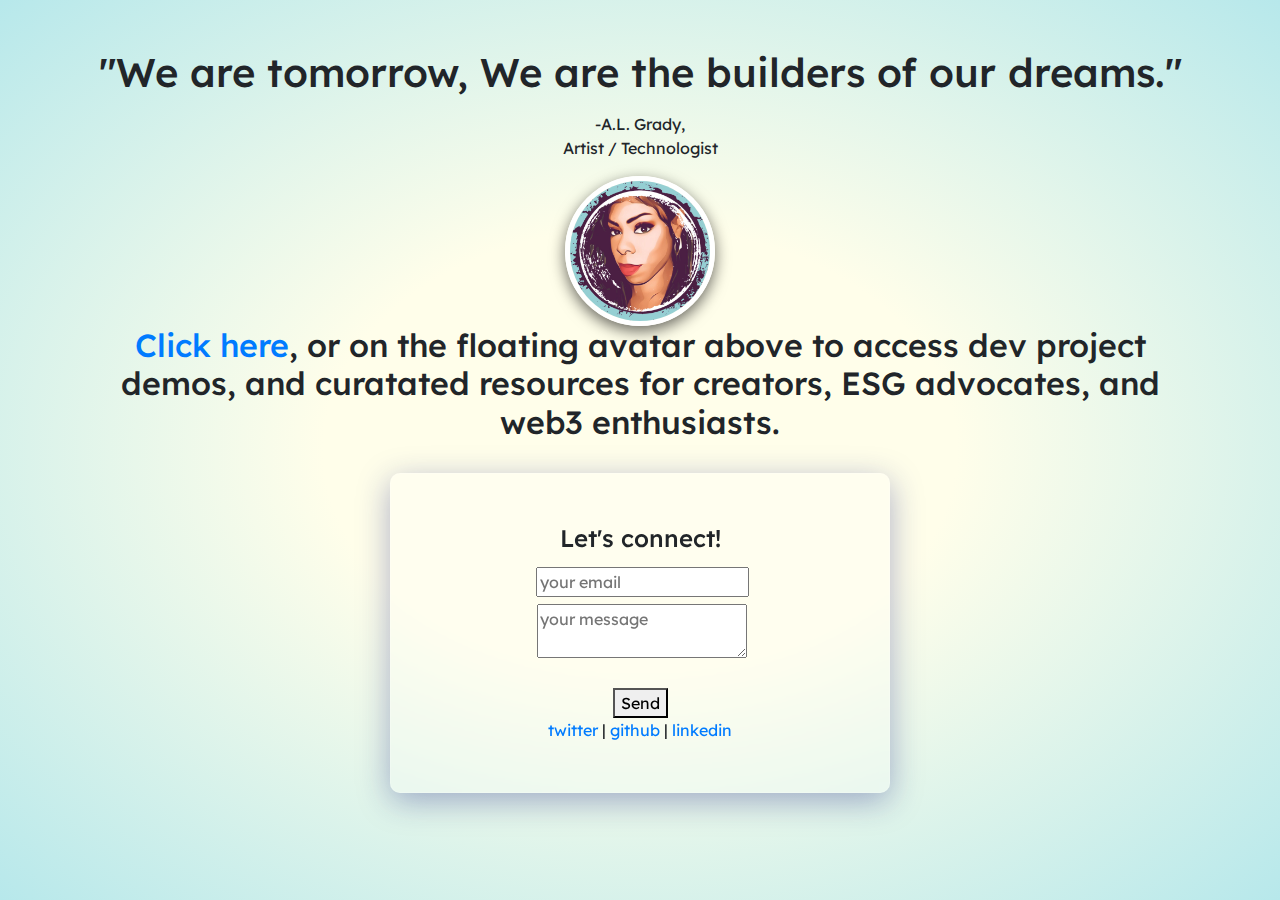
==== index.html @ f44eacc2 "adjusted text styles and form labels to make site more accessible" ====
<!doctype html>
<html lang="en" class="h-100">
  <head>
    <meta charset="utf-8">
    <meta name="viewport" content="width=device-width, initial-scale=1">
    <meta name="description" content="contact asialakay, asia k">


    



    
    <link href="wave.css" rel="stylesheet"> 

                <link href="avatar.css" rel="stylesheet">

                <link href="sticky-footer.css" rel="stylesheet">

        <!-- bootstrap -->
<link rel="stylesheet" href="https://maxcdn.bootstrapcdn.com/bootstrap/4.0.0/css/bootstrap.min.css" integrity="sha384-Gn5384xqQ1aoWXA+058RXPxPg6fy4IWvTNh0E263XmFcJlSAwiGgFAW/dAiS6JXm" crossorigin="anonymous">


<style>
@import url('https://fonts.googleapis.com/css2?family=Aclonica&family=Lexend+Deca:wght@100&family=Righteous&display=swap');
  
body {
   font-family: 'Lexend Deca', sans-serif;

 

.glass {

}
  
/* Create three equal columns that floats next to each other */
.column {
  float: left;
  width: 33.33%;
  padding: 20px;
  height: 400px;
  font-size: 15px;
  font-family: 'Lexend Deca', sans-serif;/* Should be removed. Only for demonstration */
}

/* Clear floats after the columns */
.row:after {
  content: "";
  display: table;
  clear: both;
  width: 600px;
}

  
.output {
    font: 1rem 'Fira Sans', sans-serif;
}

input {
    margin: .4rem;
}
  
      .bd-placeholder-img {
        font-size: 1.125rem;
        text-anchor: middle;
        -webkit-user-select: none;
        -moz-user-select: none;
        user-select: none;
      }

      @media (min-width: 768px) {
        .bd-placeholder-img-lg {
          font-size: 3.5rem;
        }
      }
    </style>
    
  </head>

  
  <body class="d-flex flex-column h-100">



    
    <!-- begin page content  -->

<main class="flex-shrink-0">
  <div class="container">




    <center>
    <h1 class="mt-5">"We are tomorrow, We are the builders of our dreams."</h1><p></p>-A.L. Grady,<br> Artist / Technologist
    <p class="lead">
      <!-- avatar -->
      
	<div class="avatar">
		<a href="https://almighty.link/asiak">
			<img src="avi.JPG" alt="asialakay" width="150px"/>
		</a>
  
	</div>
      <div>

        <h2><a href="https://almighty.link/asiak">Click here</a>, or on the floating avatar above to access dev project demos, and curatated resources for creators, ESG advocates, and web3 enthusiasts. </h2>
        
      </div>
      <div>
        <br> 
<div style="padding: 50px; text-align: justify; width: 500px; background: rgba( 255, 255, 255, 0.25 );
box-shadow: 0 8px 32px 0 rgba( 31, 38, 135, 0.37 );
backdrop-filter: blur( 4px );
-webkit-backdrop-filter: blur( 4px );
border-radius: 10px;
border: 1px solid rgba( 255, 255, 255, 0.18 );" >


  

	
		 


  <!-- modify this form HTML and place wherever you want your form -->
  <h4 style="text-align:center;">
   Let's connect!</h4>

 <center><form
  action="https://formspree.io/f/xvolreeg"
  method="POST"
>
  
   <label for="email"></label> <input type="email" name="email" placeholder="your email">
  <br>
   <label for="message"></label> <textarea name="message" placeholder="your message"></textarea>
  <br>
  <!-- your other form fields go here -->
  <br>
  <button type="submit">Send</button>
</form>

    <a href="https://twitter.com/asialakay">twitter</a> | <a href="https://github.com/asiakay">github</a> | <a href="https://www.linkedin.com/in/asia-lakay-grady-669762b3/">linkedin</a> 

   </center>
</div>
     
    
</div>
<!-- text content  -->
      
  </p>
  </div>

</div>
  </main> 
    <!-- footer  -->
<!-- <a class="support" href="https://www.buymeacoffee.com/asialakay" target="_blank"><img src="https://img.buymeacoffee.com/button-api/?text=Buy me a Coffee&nbsp&emoji=&slug=marioduarte&button_colour=FF5F5F&font_colour=ffffff&font_family=Cookie&outline_colour=000000&coffee_colour=FFDD00"></a>
 -->



    
    <footer class="footer mt-auto py-3 bg-light" id="botnav">
  <div class="container">
    <span class="text-muted">Place sticky footer content here.</span>
  </div>
</footer>

    <!-- wave animation -->
    
<!-- <div class="ocean">
  <div class="wave"></div>
  <div class="wave"></div>
</div><!-- .ocean -->
<!--      -->
</body>
---- wave.css ----
// best seen at 1500px or less

html, body { height: 100%; }
body {
  background:radial-gradient(ellipse at center, rgba(255,254,234,1) 0%, rgba(255,254,234,1) 35%, #B7E8EB 100%);
 /*  overflow: hidden; */
}

.ocean { 
  height: 5%;
  width:100%;
  position:absolute;
  bottom:0;
  left:0;
  background: #015871;
  z-index: -100;
}

.wave {
  background: url(https://s3-us-west-2.amazonaws.com/s.cdpn.io/85486/wave.svg) repeat-x; 
  position: absolute;
  top: -198px;
  width: 6400px;
  height: 198px;
  animation: wave 7s cubic-bezier( 0.36, 0.45, 0.63, 0.53) infinite;
  transform: translate3d(0, 0, 0);
}

.wave:nth-of-type(2) {
  top: -175px;
  animation: wave 7s cubic-bezier( 0.36, 0.45, 0.63, 0.53) -.125s infinite, swell 7s ease -1.25s infinite;
  opacity: 1;
}

@keyframes wave {
  0% {
    margin-left: 0;
  }
  100% {
    margin-left: -1600px;
  }
}

@keyframes swell {
  0%, 100% {
    transform: translate3d(0,-25px,0);
  }
  50% {
    transform: translate3d(0,5px,0);
  }
}
---- avatar.css ----
.avatar {
	width: 150px;
	height: 150px;
	box-sizing: border-box;
	border: 5px white solid;
	border-radius: 50%;
	overflow: hidden;
	box-shadow: 0 5px 15px 0px rgba(0,0,0,0.6);
	transform: translatey(0px);
	animation: float 6s ease-in-out infinite;
	img { width: 100%; height: auto; }
}

span a {
	font-size: 18px;
	color: #cccccc;
	text-decoration: none;
	margin: 0 10px;
	transition: all 0.4s ease-in-out;
	&:hover {
		color: #ffffff;
	}
}

@keyframes float {
	0% {
		box-shadow: 0 5px 15px 0px rgba(0,0,0,0.6);
		transform: translatey(0px);
	}
	50% {
		box-shadow: 0 25px 15px 0px rgba(0,0,0,0.2);
		transform: translatey(-20px);
	}
	100% {
		box-shadow: 0 5px 15px 0px rgba(0,0,0,0.6);
		transform: translatey(0px);
	}
}

.content {
	width: 100%;
	max-width: 800px;
	padding: 20px 40px 20px 40px;
	box-sizing: border-box;
	text-align: center;
}

.support {
	display: inline-block;
	position: fixed;
	bottom: 10px;
	left: 10px;
	width: 20vw;
	max-width: 250px;
	min-width: 200px;
	z-index: 9;
	img {
		width: 100%;
		height: auto;
	}
}
---- sticky-footer.css ----
/* Custom page CSS
-------------------------------------------------- */
/* Not required for template or sticky footer method. */

.container {
  width: auto;
  max-width: 680px;
  padding: 0 15px;
  z-index: 200;
}

#botnav {
  z-index: 200;
  width: 100%;
  display: none;
}
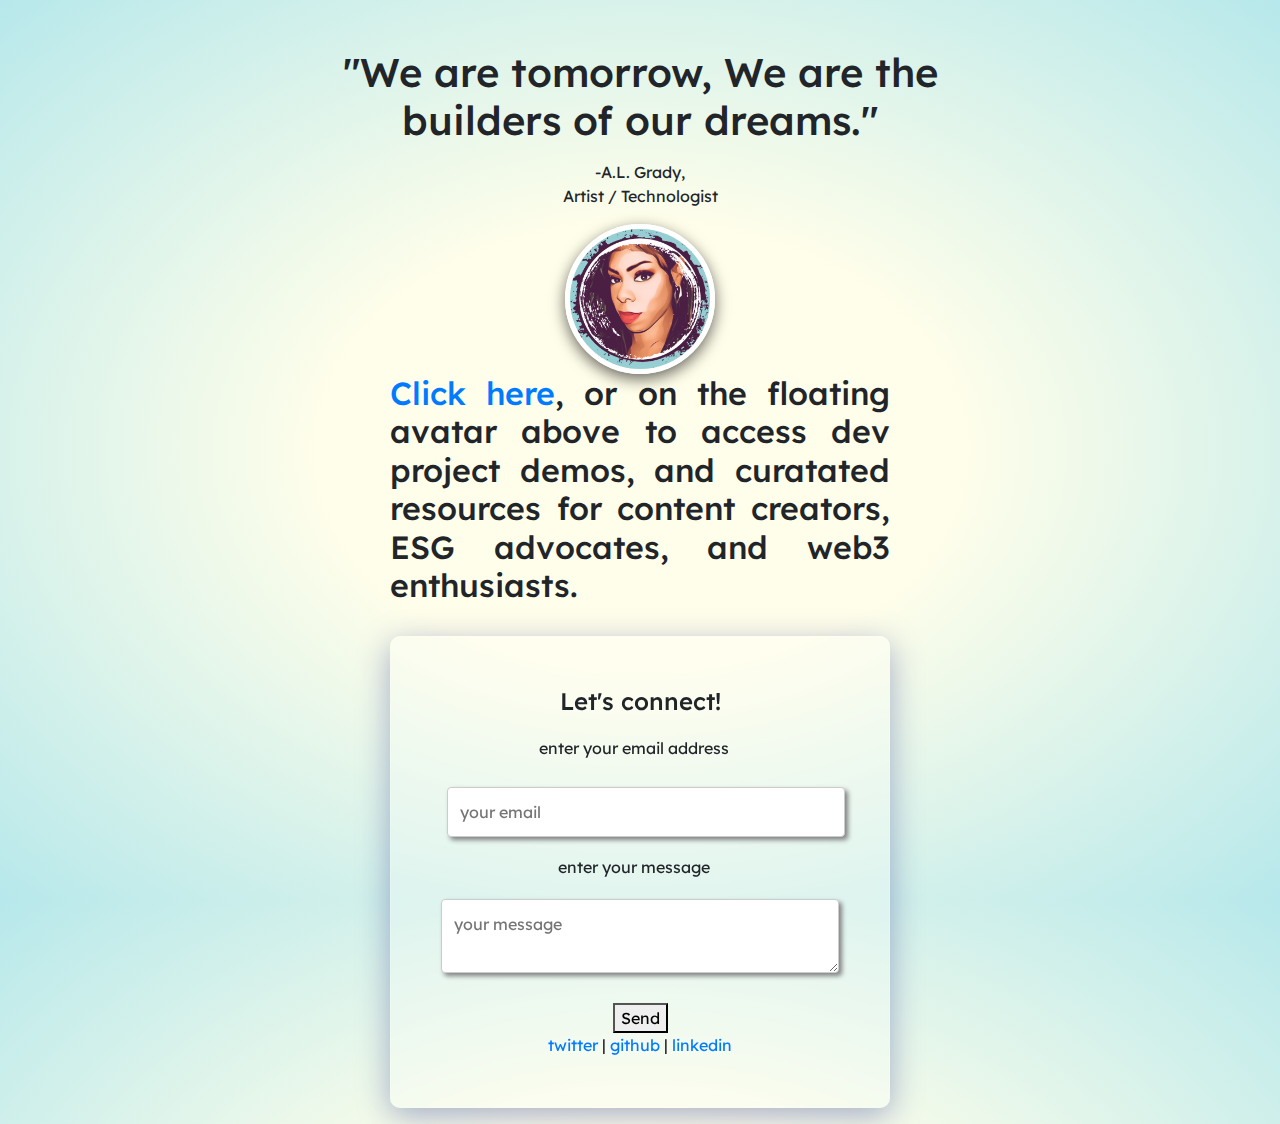
==== commit 15daa515: "changed form input style" ====
--- a/index.html
+++ b/index.html
@@ -14,6 +14,8 @@
     <link href="wave.css" rel="stylesheet"> 
 
                 <link href="avatar.css" rel="stylesheet">
+
+     <link href="form.css" rel="stylesheet">
 
                 <link href="sticky-footer.css" rel="stylesheet">
 
@@ -92,7 +94,9 @@
 
 
     <center>
+      <div style="width:600px;">
     <h1 class="mt-5">"We are tomorrow, We are the builders of our dreams."</h1><p></p>-A.L. Grady,<br> Artist / Technologist
+        </div>
     <p class="lead">
       <!-- avatar -->
       
@@ -102,9 +106,9 @@
 		</a>
   
 	</div>
-      <div>
+      <div style="width:500px; text-align: justify;">
 
-        <h2><a href="https://almighty.link/asiak">Click here</a>, or on the floating avatar above to access dev project demos, and curatated resources for creators, ESG advocates, and web3 enthusiasts. </h2>
+        <h2><a href="https://almighty.link/asiak">Click here</a>, or on the floating avatar above to access dev project demos, and curatated resources for content creators, ESG advocates, and web3 enthusiasts. </h2>
         
       </div>
       <div>
@@ -132,9 +136,9 @@
   method="POST"
 >
   
-   <label for="email"></label> <input type="email" name="email" placeholder="your email">
+   <label for="email">enter your email address</label><input type="email" name="email" id="email" placeholder="your email">
   <br>
-   <label for="message"></label> <textarea name="message" placeholder="your message"></textarea>
+   <label for="message">enter your message</label><textarea name="message" id="message" placeholder="your message"></textarea>
   <br>
   <!-- your other form fields go here -->
   <br>
--- a/form.css
+++ b/form.css
@@ -0,0 +1,79 @@
+* {
+  box-sizing: border-box;
+}
+
+
+
+input[type=text], select, textarea {
+  width: 100%;
+  padding: 12px;
+  border: 1px solid #ccc;
+  border-radius: 4px;
+  resize: vertical;
+    box-shadow: 3px 3px 5px grey;
+
+}
+
+input[type=email], select, textarea {
+  width: 100%;
+  padding: 12px;
+  border: 1px solid #ccc;
+  border-radius: 4px;
+  resize: vertical;
+    box-shadow: 3px 3px 5px grey;
+
+}
+
+
+label {
+  padding: 12px 12px 12px 0;
+  display: inline-block;
+}
+
+input[type=submit] {
+  background-color: #047BFD;
+  color: white;
+  padding: 12px 20px;
+  border: none;
+  border-radius: 4px;
+  cursor: pointer;
+  float: right;
+  width: 100%;
+}
+
+input[type=submit]:hover {
+  
+}
+
+.container {
+  border-radius: 5px;
+  
+  padding: 20px;
+}
+
+.col-25 {
+  float: left;
+  width: 25%;
+  margin-top: 6px;
+}
+
+.col-75 {
+  float: left;
+  width: 75%;
+  margin-top: 6px;
+}
+
+/* Clear floats after the columns */
+.row:after {
+  content: "";
+  display: table;
+  clear: both;
+}
+
+/* Responsive layout - when the screen is less than 600px wide, make the two columns stack on top of each other instead of next to each other */
+@media screen and (max-width: 600px) {
+  .col-25, .col-75, input[type=submit] {
+    width: 80%;
+    margin-top: 0;
+  }
+}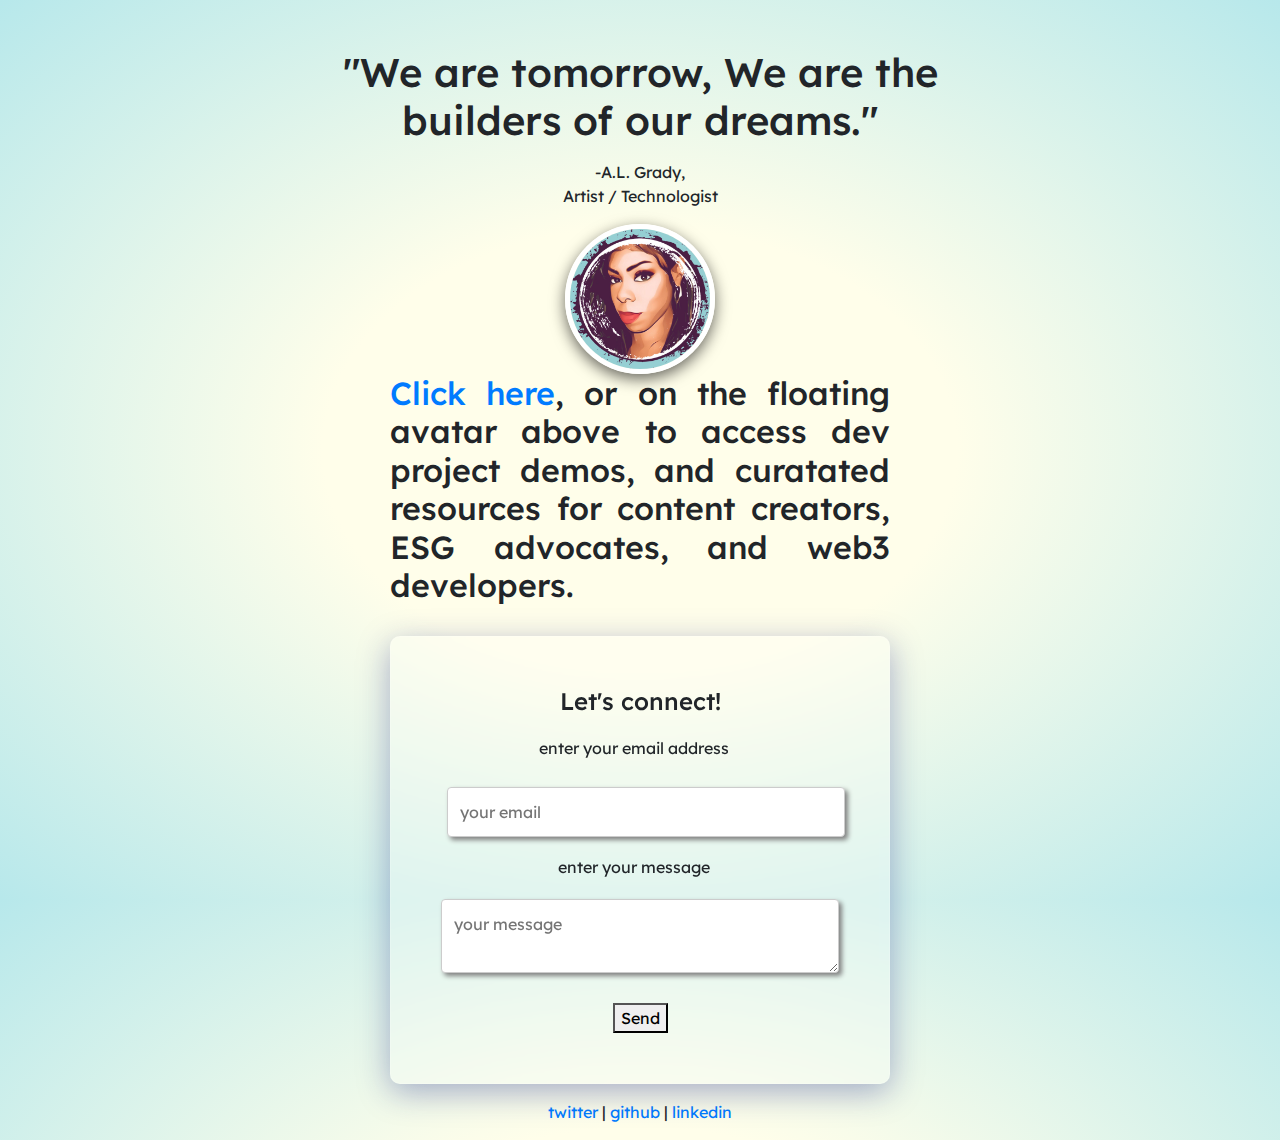
==== commit bad7f6fb: "added pinterest domain verification" ====
--- a/index.html
+++ b/index.html
@@ -1,6 +1,7 @@
 <!doctype html>
 <html lang="en" class="h-100">
   <head>
+    <meta name="p:domain_verify" content="a37f8c2efc40e29b6b9f67bc93266004"/>
     <meta charset="utf-8">
     <meta name="viewport" content="width=device-width, initial-scale=1">
     <meta name="description" content="contact asialakay, asia k">
@@ -64,7 +65,6 @@
   
       .bd-placeholder-img {
         font-size: 1.125rem;
-        text-anchor: middle;
         -webkit-user-select: none;
         -moz-user-select: none;
         user-select: none;
@@ -76,7 +76,7 @@
         }
       }
     </style>
-    
+    <title>A.L. Grady - web3 ux / api integration / esg content curation </title>
   </head>
 
   
@@ -108,7 +108,7 @@
 	</div>
       <div style="width:500px; text-align: justify;">
 
-        <h2><a href="https://almighty.link/asiak">Click here</a>, or on the floating avatar above to access dev project demos, and curatated resources for content creators, ESG advocates, and web3 enthusiasts. </h2>
+        <h2><a href="https://almighty.link/asiak">Click here</a>, or on the floating avatar above to access dev project demos, and curatated resources for content creators, ESG advocates, and web3 developers. </h2>
         
       </div>
       <div>
@@ -145,7 +145,7 @@
   <button type="submit">Send</button>
 </form>
 
-    <a href="https://twitter.com/asialakay">twitter</a> | <a href="https://github.com/asiakay">github</a> | <a href="https://www.linkedin.com/in/asia-lakay-grady-669762b3/">linkedin</a> 
+   
 
    </center>
 </div>
@@ -153,7 +153,12 @@
     
 </div>
 <!-- text content  -->
-      
+<p></p>
+      <p style="text-size: 50px;">
+      <center>
+      <a href="https://twitter.com/asialakay">twitter</a> | <a href="https://github.com/asiakay">github</a> | <a href="https://www.linkedin.com/in/asia-lakay-grady-669762b3/">linkedin</a> 
+        </center>
+        </p>
   </p>
   </div>
 
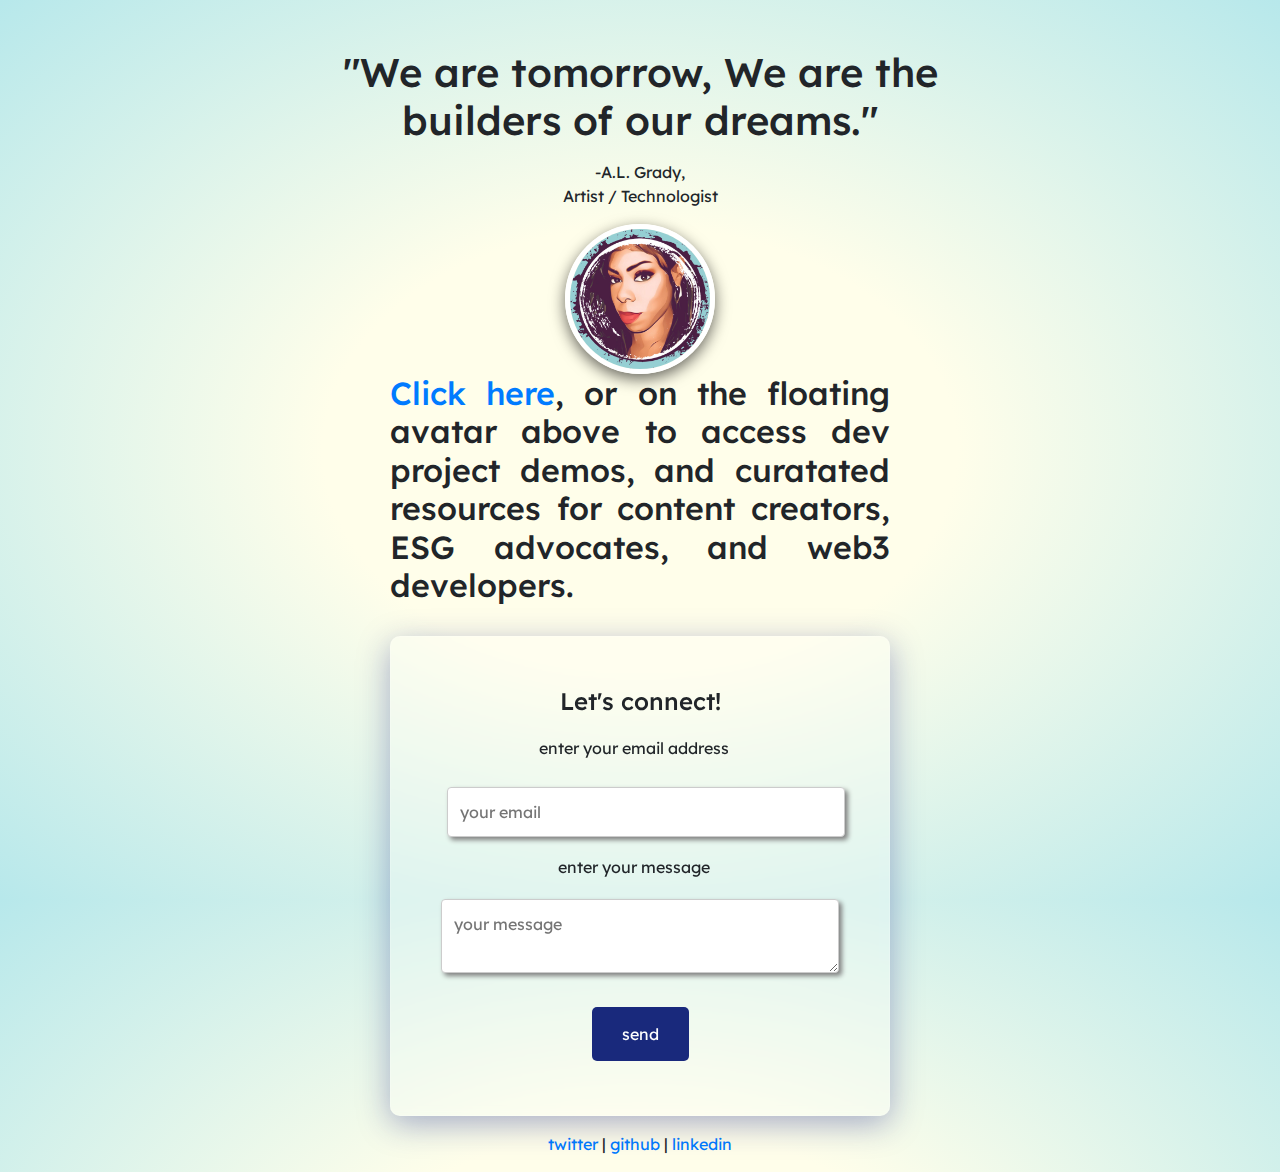
==== commit 7df0843f: "changed color of send button" ====
--- a/index.html
+++ b/index.html
@@ -8,7 +8,7 @@
 
 
     
-
+ <link href="button.css" rel="stylesheet"> 
 
 
     
@@ -142,7 +142,7 @@
   <br>
   <!-- your other form fields go here -->
   <br>
-  <button type="submit">Send</button>
+  <input  type="button" value="send">
 </form>
 
    
@@ -156,7 +156,10 @@
 <p></p>
       <p style="text-size: 50px;">
       <center>
-      <a href="https://twitter.com/asialakay">twitter</a> | <a href="https://github.com/asiakay">github</a> | <a href="https://www.linkedin.com/in/asia-lakay-grady-669762b3/">linkedin</a> 
+
+
+        
+        <a href="https://twitter.com/asialakay">twitter</a> | <a href="https://github.com/asiakay">github</a> | <a href="https://www.linkedin.com/in/asia-lakay-grady-669762b3/">linkedin</a> 
         </center>
         </p>
   </p>
--- a/button.css
+++ b/button.css
@@ -0,0 +1,12 @@
+input[type=button],
+      input[type=submit] {
+        background-color: #19297C;
+        border: none;
+        border-radius: 5px;
+
+        color: #fff;
+        padding: 15px 30px;
+        text-decoration: none;
+        margin: 4px 2px;
+        cursor: pointer;
+      }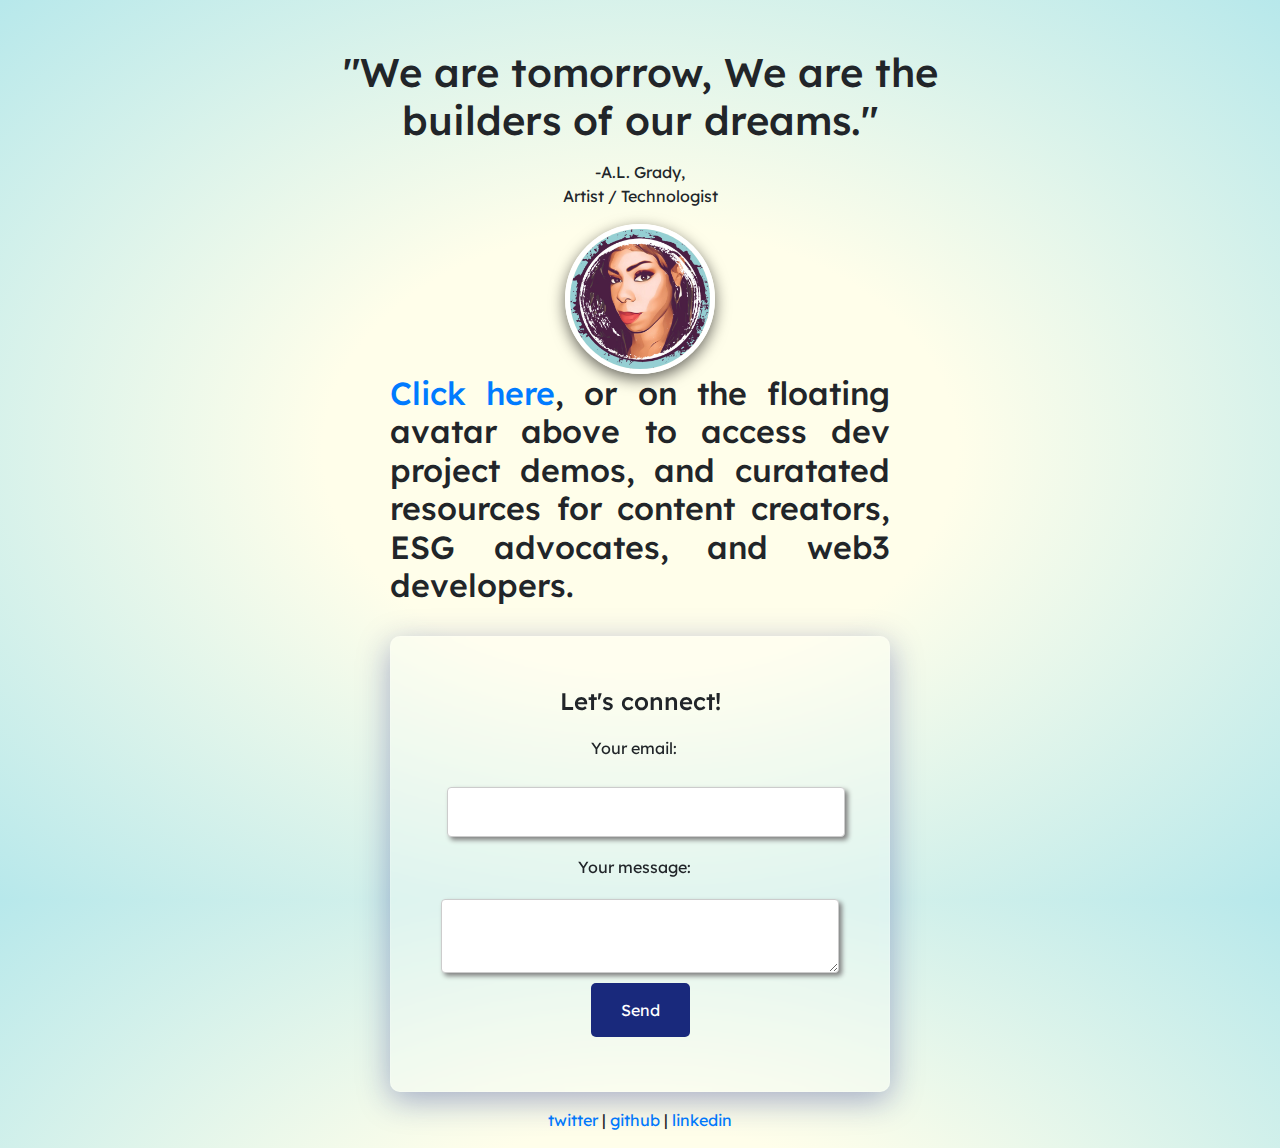
==== commit 1432f060: "updated button css" ====
--- a/index.html
+++ b/index.html
@@ -3,7 +3,11 @@
   <head>
     <meta name="p:domain_verify" content="a37f8c2efc40e29b6b9f67bc93266004"/>
     <meta charset="utf-8">
-    <meta name="viewport" content="width=device-width, initial-scale=1">
+    <meta name="viewport" content="width=device-width, initial-scale=1.0">
+
+
+
+    
     <meta name="description" content="contact asialakay, asia k">
 
 
@@ -131,19 +135,24 @@
   <h4 style="text-align:center;">
    Let's connect!</h4>
 
- <center><form
-  action="https://formspree.io/f/xvolreeg"
+ <center>
+
+<form
+  action="https://formspree.io/f/myyobbkq"
   method="POST"
 >
-  
-   <label for="email">enter your email address</label><input type="email" name="email" id="email" placeholder="your email">
-  <br>
-   <label for="message">enter your message</label><textarea name="message" id="message" placeholder="your message"></textarea>
-  <br>
+  <label>
+    Your email:  </label>
+
+    <input type="email" name="email">
+  <label>
+    Your message:  </label>
+
+    <textarea name="message"></textarea>
   <!-- your other form fields go here -->
-  <br>
-  <input  type="button" value="send">
-</form>
+<button type="submit">Send</button></form>
+
+
 
    
 
--- a/button.css
+++ b/button.css
@@ -1,5 +1,5 @@
-input[type=button],
-      input[type=submit] {
+button,
+      button[type=submit] {
         background-color: #19297C;
         border: none;
         border-radius: 5px;
